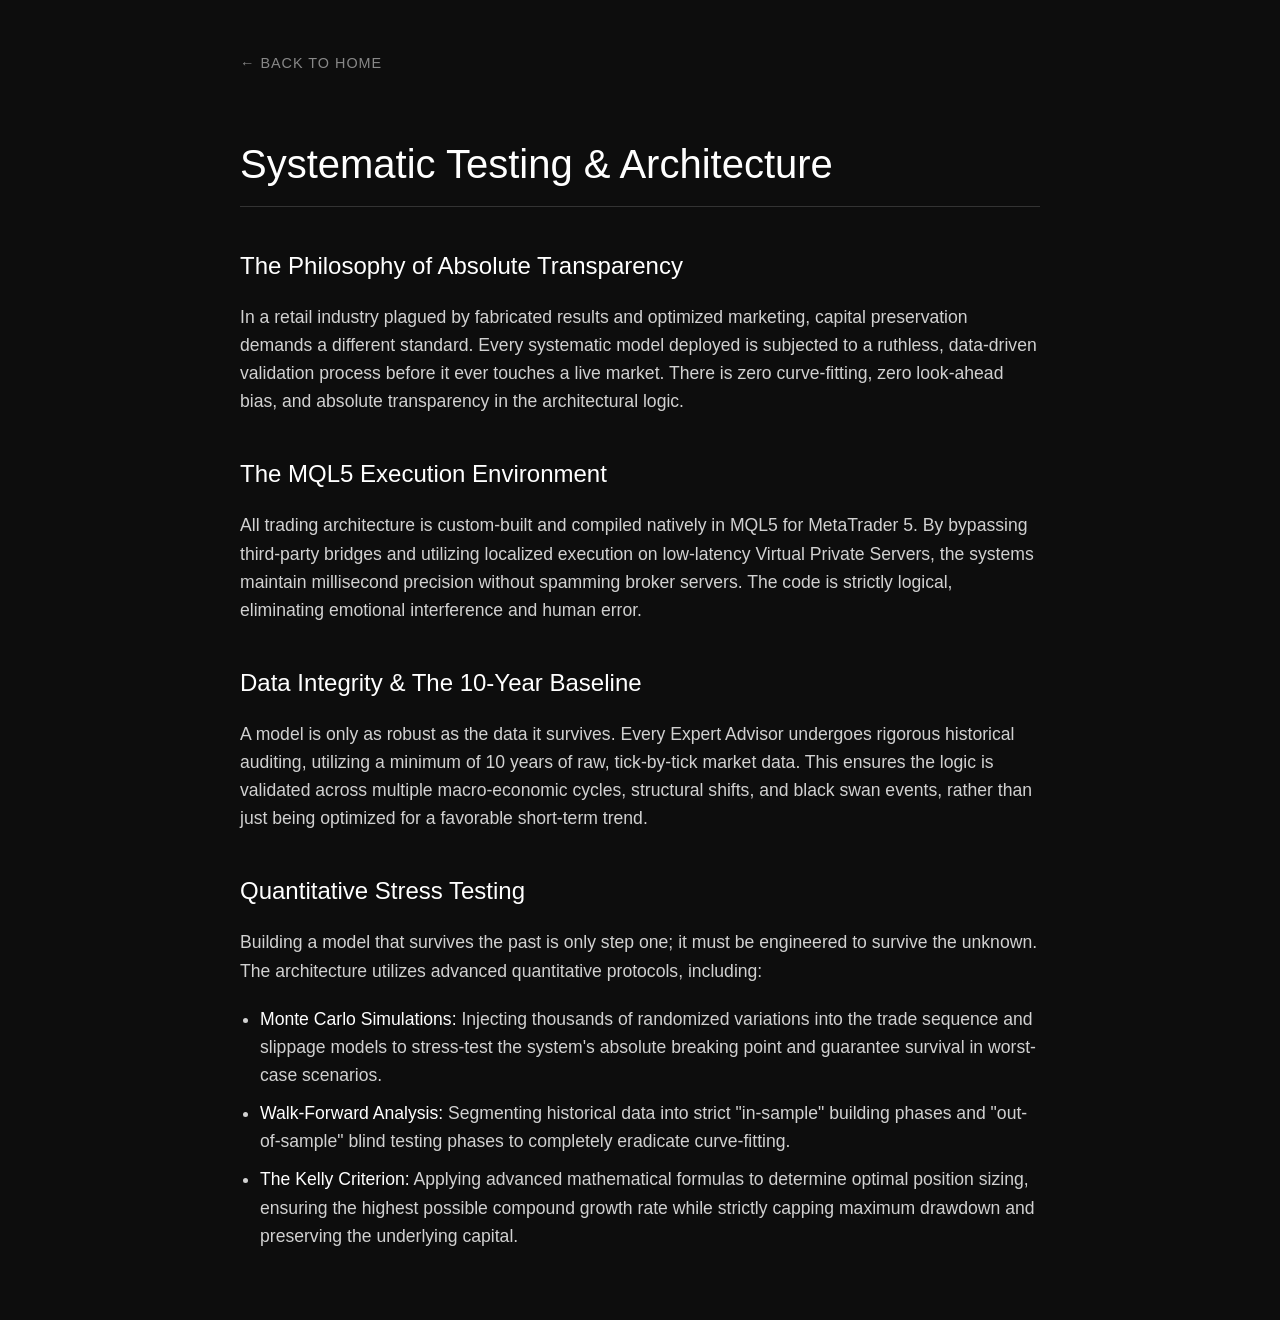
==== architecture.html @ 83d69fa3 "Create architecture.html" ====
<!DOCTYPE html>
<html lang="en">
<head>
    <meta charset="UTF-8">
    <meta name="viewport" content="width=device-width, initial-scale=1.0">
    <title>Systematic Testing & Architecture | Paul Kellers</title>
    <style>
        body {
            background-color: #0d0d0d;
            color: #d1d1d1;
            font-family: -apple-system, BlinkMacSystemFont, "Segoe UI", Roboto, Helvetica, Arial, sans-serif;
            line-height: 1.6;
            margin: 0;
            padding: 50px 20px;
        }
        .container {
            max-width: 800px;
            margin: 0 auto;
        }
        h1 {
            color: #ffffff;
            font-size: 2.5em;
            font-weight: 300;
            margin-bottom: 40px;
            border-bottom: 1px solid #333;
            padding-bottom: 10px;
        }
        h2 {
            color: #ffffff;
            font-size: 1.5em;
            font-weight: 400;
            margin-top: 40px;
            margin-bottom: 15px;
        }
        p {
            font-size: 1.1em;
            margin-bottom: 20px;
            font-weight: 300;
        }
        ul {
            font-size: 1.1em;
            font-weight: 300;
            margin-bottom: 20px;
            padding-left: 20px;
        }
        li {
            margin-bottom: 10px;
        }
        strong {
            color: #ffffff;
            font-weight: 500;
        }
        .nav-link {
            display: inline-block;
            color: #888;
            text-decoration: none;
            font-size: 0.9em;
            margin-bottom: 30px;
            text-transform: uppercase;
            letter-spacing: 1px;
            transition: color 0.3s ease;
        }
        .nav-link:hover {
            color: #ffffff;
        }
    </style>
</head>
<body>

    <div class="container">
        <a href="index.html" class="nav-link">← Back to Home</a>
        
        <h1>Systematic Testing & Architecture</h1>

        <h2>The Philosophy of Absolute Transparency</h2>
        <p>In a retail industry plagued by fabricated results and optimized marketing, capital preservation demands a different standard. Every systematic model deployed is subjected to a ruthless, data-driven validation process before it ever touches a live market. There is zero curve-fitting, zero look-ahead bias, and absolute transparency in the architectural logic.</p>

        <h2>The MQL5 Execution Environment</h2>
        <p>All trading architecture is custom-built and compiled natively in MQL5 for MetaTrader 5. By bypassing third-party bridges and utilizing localized execution on low-latency Virtual Private Servers, the systems maintain millisecond precision without spamming broker servers. The code is strictly logical, eliminating emotional interference and human error.</p>

        <h2>Data Integrity & The 10-Year Baseline</h2>
        <p>A model is only as robust as the data it survives. Every Expert Advisor undergoes rigorous historical auditing, utilizing a minimum of 10 years of raw, tick-by-tick market data. This ensures the logic is validated across multiple macro-economic cycles, structural shifts, and black swan events, rather than just being optimized for a favorable short-term trend.</p>

        <h2>Quantitative Stress Testing</h2>
        <p>Building a model that survives the past is only step one; it must be engineered to survive the unknown. The architecture utilizes advanced quantitative protocols, including:</p>
        
        <ul>
            <li><strong>Monte Carlo Simulations:</strong> Injecting thousands of randomized variations into the trade sequence and slippage models to stress-test the system's absolute breaking point and guarantee survival in worst-case scenarios.</li>
            <li><strong>Walk-Forward Analysis:</strong> Segmenting historical data into strict "in-sample" building phases and "out-of-sample" blind testing phases to completely eradicate curve-fitting.</li>
            <li><strong>The Kelly Criterion:</strong> Applying advanced mathematical formulas to determine optimal position sizing, ensuring the highest possible compound growth rate while strictly capping maximum drawdown and preserving the underlying capital.</li>
        </ul>
    </div>

</body>
</html>
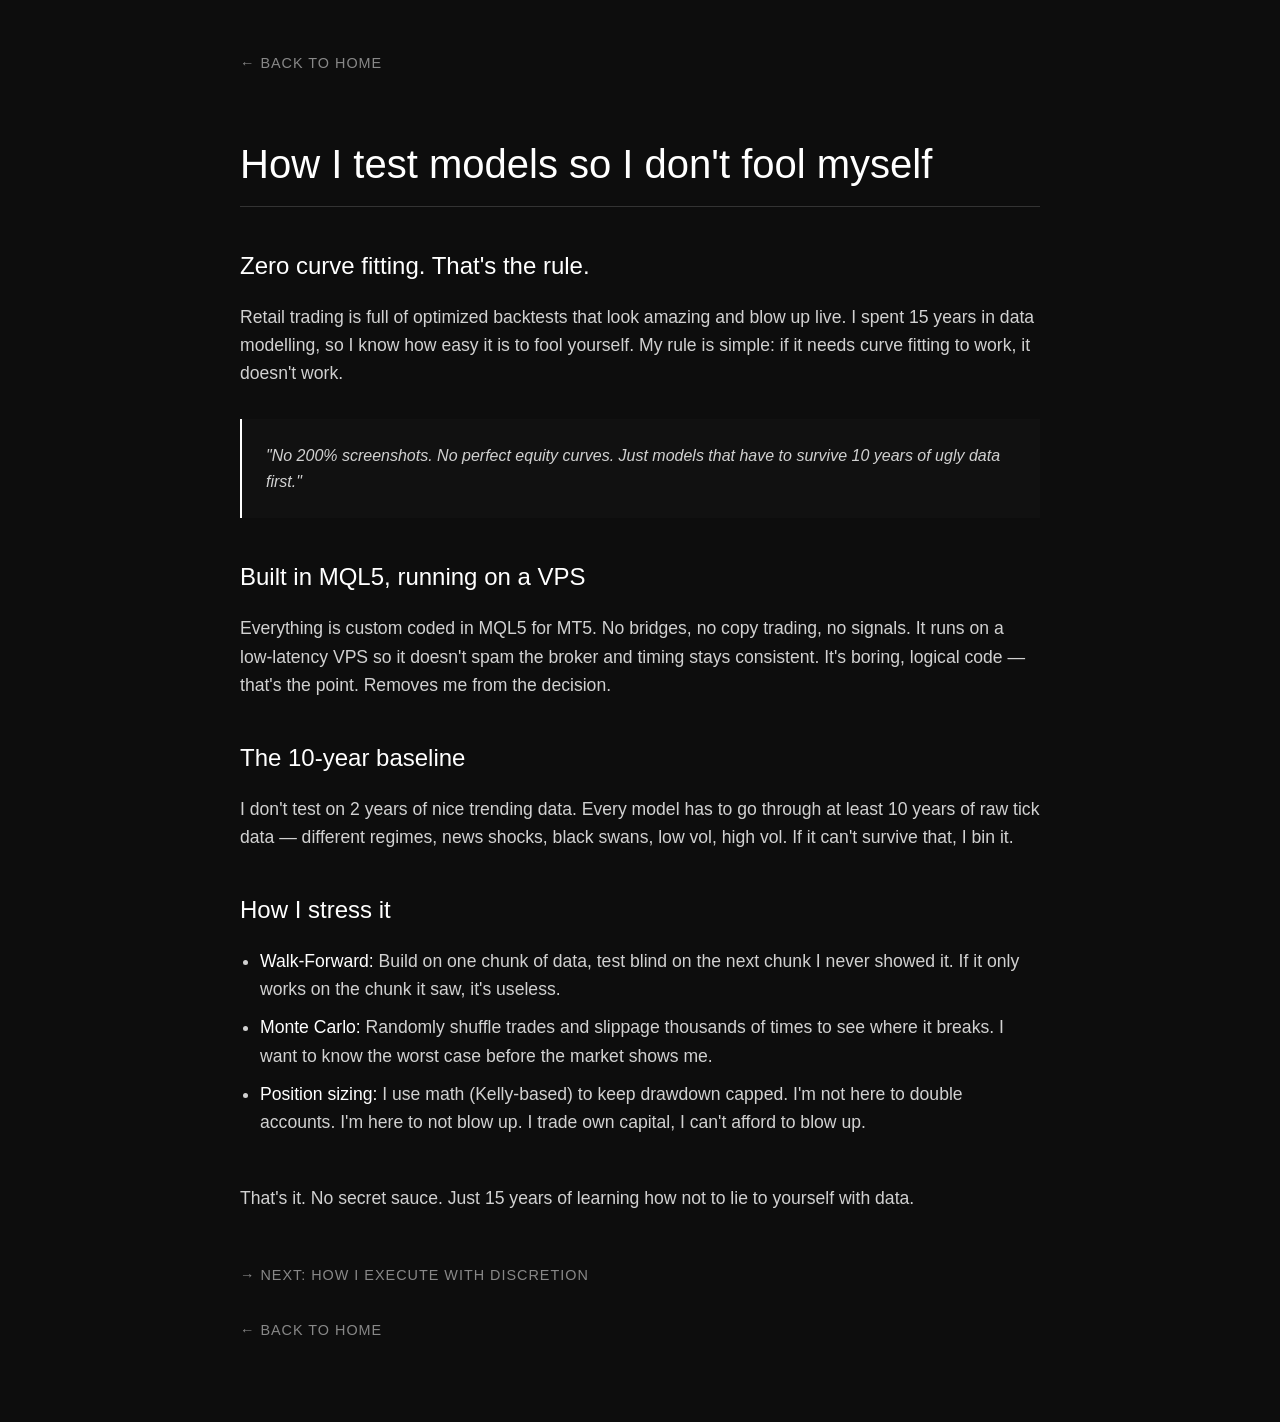
==== commit d05df2b0: "Update architecture.html" ====
--- a/architecture.html
+++ b/architecture.html
@@ -3,93 +3,48 @@
 <head>
     <meta charset="UTF-8">
     <meta name="viewport" content="width=device-width, initial-scale=1.0">
-    <title>Systematic Testing & Architecture | Paul Kellers</title>
+    <title>How I Test | Paul Kellers</title>
     <style>
-        body {
-            background-color: #0d0d0d;
-            color: #d1d1d1;
-            font-family: -apple-system, BlinkMacSystemFont, "Segoe UI", Roboto, Helvetica, Arial, sans-serif;
-            line-height: 1.6;
-            margin: 0;
-            padding: 50px 20px;
-        }
-        .container {
-            max-width: 800px;
-            margin: 0 auto;
-        }
-        h1 {
-            color: #ffffff;
-            font-size: 2.5em;
-            font-weight: 300;
-            margin-bottom: 40px;
-            border-bottom: 1px solid #333;
-            padding-bottom: 10px;
-        }
-        h2 {
-            color: #ffffff;
-            font-size: 1.5em;
-            font-weight: 400;
-            margin-top: 40px;
-            margin-bottom: 15px;
-        }
-        p {
-            font-size: 1.1em;
-            margin-bottom: 20px;
-            font-weight: 300;
-        }
-        ul {
-            font-size: 1.1em;
-            font-weight: 300;
-            margin-bottom: 20px;
-            padding-left: 20px;
-        }
-        li {
-            margin-bottom: 10px;
-        }
-        strong {
-            color: #ffffff;
-            font-weight: 500;
-        }
-        .nav-link {
-            display: inline-block;
-            color: #888;
-            text-decoration: none;
-            font-size: 0.9em;
-            margin-bottom: 30px;
-            text-transform: uppercase;
-            letter-spacing: 1px;
-            transition: color 0.3s ease;
-        }
-        .nav-link:hover {
-            color: #ffffff;
-        }
+        body { background-color: #0d0d0d; color: #d1d1d1; font-family: -apple-system, BlinkMacSystemFont, "Segoe UI", Roboto, Helvetica, Arial, sans-serif; line-height: 1.6; margin: 0; padding: 50px 20px; }
+        .container { max-width: 800px; margin: 0 auto; }
+        h1 { color: #ffffff; font-size: 2.5em; font-weight: 300; margin-bottom: 40px; border-bottom: 1px solid #333; padding-bottom: 10px; }
+        h2 { color: #ffffff; font-size: 1.5em; font-weight: 400; margin-top: 40px; margin-bottom: 15px; }
+        p { font-size: 1.1em; margin-bottom: 20px; font-weight: 300; }
+        ul { font-size: 1.1em; font-weight: 300; margin-bottom: 20px; padding-left: 20px; }
+        li { margin-bottom: 10px; }
+        strong { color: #ffffff; font-weight: 500; }
+        .nav-link { display: inline-block; color: #888; text-decoration: none; font-size: 0.9em; margin-bottom: 30px; text-transform: uppercase; letter-spacing: 1px; transition: color 0.3s ease; }
+        .nav-link:hover { color: #ffffff; }
+        .box { background: #111; border-left: 2px solid #fff; padding: 1.5rem; margin: 2rem 0; font-style: italic; }
     </style>
 </head>
 <body>
-
     <div class="container">
         <a href="index.html" class="nav-link">← Back to Home</a>
-        
-        <h1>Systematic Testing & Architecture</h1>
+        <h1>How I test models so I don't fool myself</h1>
 
-        <h2>The Philosophy of Absolute Transparency</h2>
-        <p>In a retail industry plagued by fabricated results and optimized marketing, capital preservation demands a different standard. Every systematic model deployed is subjected to a ruthless, data-driven validation process before it ever touches a live market. There is zero curve-fitting, zero look-ahead bias, and absolute transparency in the architectural logic.</p>
+        <h2>Zero curve fitting. That's the rule.</h2>
+        <p>Retail trading is full of optimized backtests that look amazing and blow up live. I spent 15 years in data modelling, so I know how easy it is to fool yourself. My rule is simple: if it needs curve fitting to work, it doesn't work.</p>
 
-        <h2>The MQL5 Execution Environment</h2>
-        <p>All trading architecture is custom-built and compiled natively in MQL5 for MetaTrader 5. By bypassing third-party bridges and utilizing localized execution on low-latency Virtual Private Servers, the systems maintain millisecond precision without spamming broker servers. The code is strictly logical, eliminating emotional interference and human error.</p>
+        <div class="box">"No 200% screenshots. No perfect equity curves. Just models that have to survive 10 years of ugly data first."</div>
 
-        <h2>Data Integrity & The 10-Year Baseline</h2>
-        <p>A model is only as robust as the data it survives. Every Expert Advisor undergoes rigorous historical auditing, utilizing a minimum of 10 years of raw, tick-by-tick market data. This ensures the logic is validated across multiple macro-economic cycles, structural shifts, and black swan events, rather than just being optimized for a favorable short-term trend.</p>
+        <h2>Built in MQL5, running on a VPS</h2>
+        <p>Everything is custom coded in MQL5 for MT5. No bridges, no copy trading, no signals. It runs on a low-latency VPS so it doesn't spam the broker and timing stays consistent. It's boring, logical code — that's the point. Removes me from the decision.</p>
 
-        <h2>Quantitative Stress Testing</h2>
-        <p>Building a model that survives the past is only step one; it must be engineered to survive the unknown. The architecture utilizes advanced quantitative protocols, including:</p>
-        
+        <h2>The 10-year baseline</h2>
+        <p>I don't test on 2 years of nice trending data. Every model has to go through at least 10 years of raw tick data — different regimes, news shocks, black swans, low vol, high vol. If it can't survive that, I bin it.</p>
+
+        <h2>How I stress it</h2>
         <ul>
-            <li><strong>Monte Carlo Simulations:</strong> Injecting thousands of randomized variations into the trade sequence and slippage models to stress-test the system's absolute breaking point and guarantee survival in worst-case scenarios.</li>
-            <li><strong>Walk-Forward Analysis:</strong> Segmenting historical data into strict "in-sample" building phases and "out-of-sample" blind testing phases to completely eradicate curve-fitting.</li>
-            <li><strong>The Kelly Criterion:</strong> Applying advanced mathematical formulas to determine optimal position sizing, ensuring the highest possible compound growth rate while strictly capping maximum drawdown and preserving the underlying capital.</li>
+            <li><strong>Walk-Forward:</strong> Build on one chunk of data, test blind on the next chunk I never showed it. If it only works on the chunk it saw, it's useless.</li>
+            <li><strong>Monte Carlo:</strong> Randomly shuffle trades and slippage thousands of times to see where it breaks. I want to know the worst case before the market shows me.</li>
+            <li><strong>Position sizing:</strong> I use math (Kelly-based) to keep drawdown capped. I'm not here to double accounts. I'm here to not blow up. I trade own capital, I can't afford to blow up.</li>
         </ul>
+
+        <p style="margin-top: 3rem;">That's it. No secret sauce. Just 15 years of learning how not to lie to yourself with data.</p>
+        <a href="discretion.html" class="nav-link" style="margin-top: 2rem;">→ Next: How I execute with discretion</a>
+        <br>
+        <a href="index.html" class="nav-link">← Back to Home</a>
     </div>
-
 </body>
 </html>
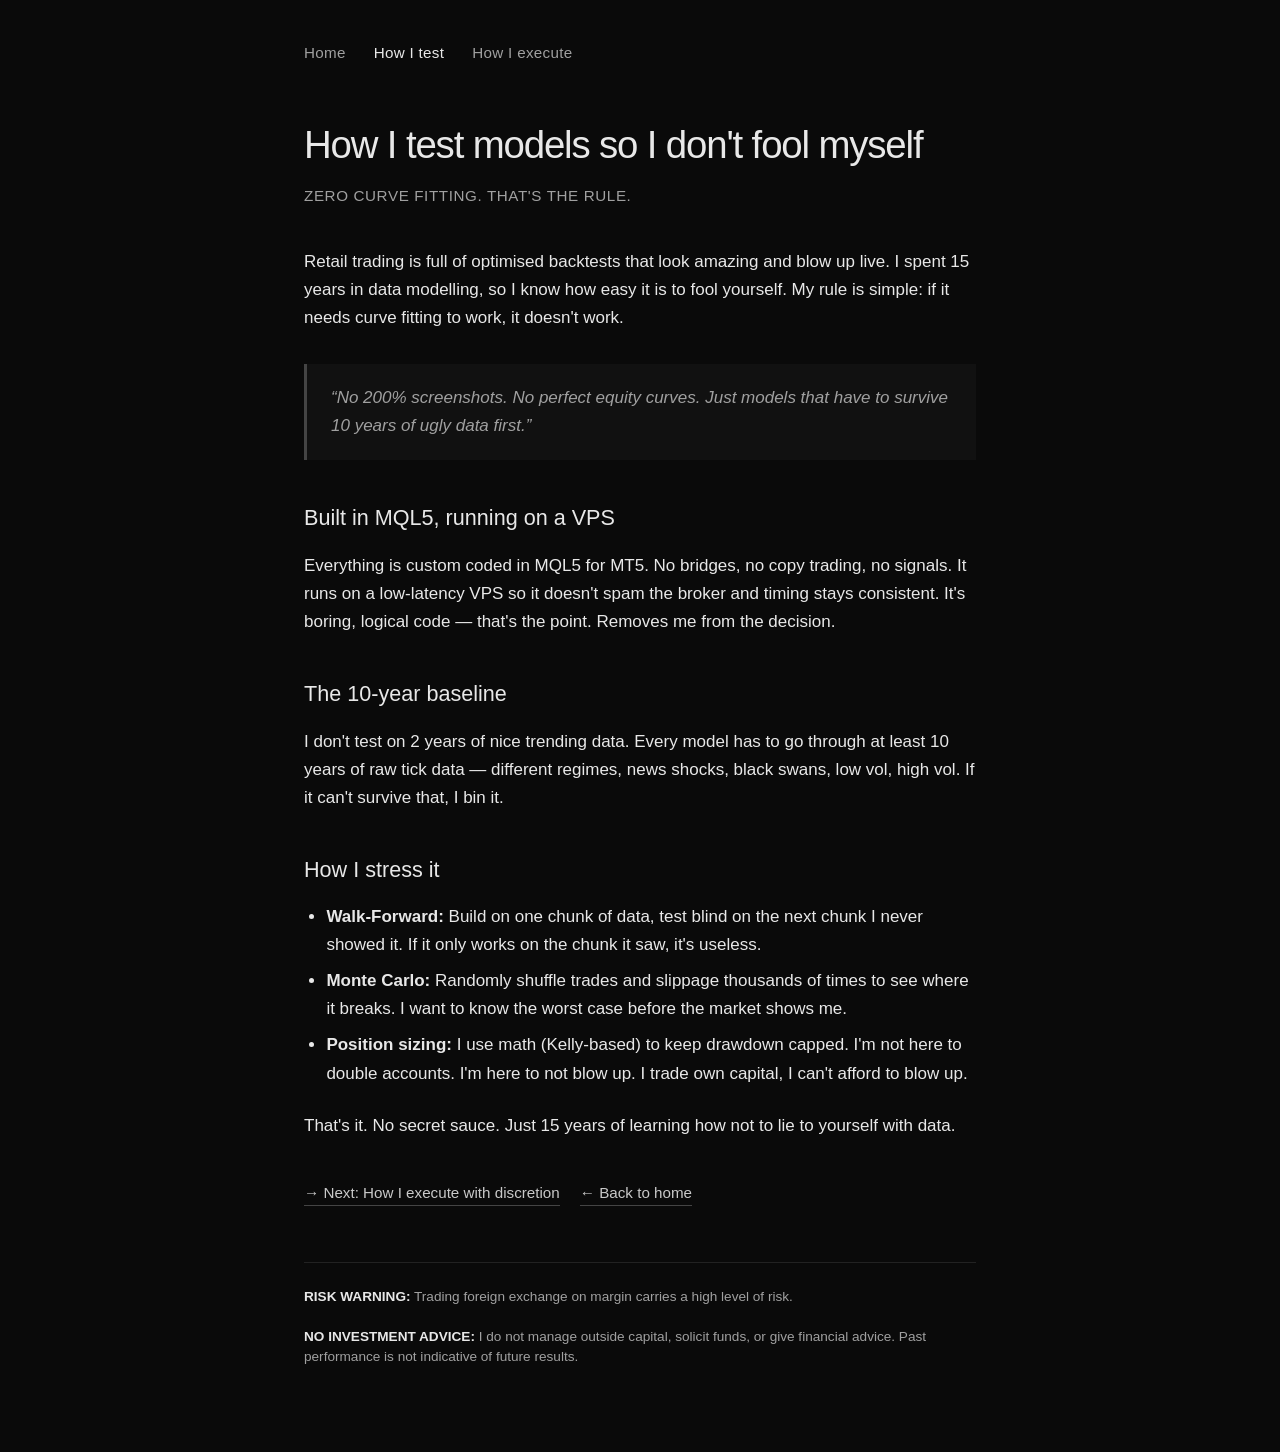
==== commit 6393bf89: "Update architecture.html" ====
--- a/architecture.html
+++ b/architecture.html
@@ -1,50 +1,53 @@
 <!DOCTYPE html>
 <html lang="en">
 <head>
-    <meta charset="UTF-8">
-    <meta name="viewport" content="width=device-width, initial-scale=1.0">
-    <title>How I Test | Paul Kellers</title>
-    <style>
-        body { background-color: #0d0d0d; color: #d1d1d1; font-family: -apple-system, BlinkMacSystemFont, "Segoe UI", Roboto, Helvetica, Arial, sans-serif; line-height: 1.6; margin: 0; padding: 50px 20px; }
-        .container { max-width: 800px; margin: 0 auto; }
-        h1 { color: #ffffff; font-size: 2.5em; font-weight: 300; margin-bottom: 40px; border-bottom: 1px solid #333; padding-bottom: 10px; }
-        h2 { color: #ffffff; font-size: 1.5em; font-weight: 400; margin-top: 40px; margin-bottom: 15px; }
-        p { font-size: 1.1em; margin-bottom: 20px; font-weight: 300; }
-        ul { font-size: 1.1em; font-weight: 300; margin-bottom: 20px; padding-left: 20px; }
-        li { margin-bottom: 10px; }
-        strong { color: #ffffff; font-weight: 500; }
-        .nav-link { display: inline-block; color: #888; text-decoration: none; font-size: 0.9em; margin-bottom: 30px; text-transform: uppercase; letter-spacing: 1px; transition: color 0.3s ease; }
-        .nav-link:hover { color: #ffffff; }
-        .box { background: #111; border-left: 2px solid #fff; padding: 1.5rem; margin: 2rem 0; font-style: italic; }
-    </style>
+  <meta charset="UTF-8">
+  <meta name="viewport" content="width=device-width, initial-scale=1.0">
+  <title>How I Test | Paul Kellers</title>
+  <meta name="description" content="How I test trading models so I don't fool myself. Zero curve fitting. 10-year baseline. Walk-forward, Monte Carlo, position sizing.">
+  <link rel="stylesheet" href="style.css">
 </head>
 <body>
-    <div class="container">
-        <a href="index.html" class="nav-link">← Back to Home</a>
-        <h1>How I test models so I don't fool myself</h1>
+  <div class="container">
+    <nav>
+      <a href="index.html">Home</a>
+      <a href="architecture.html" class="active">How I test</a>
+      <a href="discretion.html">How I execute</a>
+    </nav>
 
-        <h2>Zero curve fitting. That's the rule.</h2>
-        <p>Retail trading is full of optimized backtests that look amazing and blow up live. I spent 15 years in data modelling, so I know how easy it is to fool yourself. My rule is simple: if it needs curve fitting to work, it doesn't work.</p>
+    <h1>How I test models so I don't fool myself</h1>
+    <p class="subtitle">Zero curve fitting. That's the rule.</p>
 
-        <div class="box">"No 200% screenshots. No perfect equity curves. Just models that have to survive 10 years of ugly data first."</div>
+    <p>Retail trading is full of optimised backtests that look amazing and blow up live. I spent 15 years in data modelling, so I know how easy it is to fool yourself. My rule is simple: if it needs curve fitting to work, it doesn't work.</p>
 
-        <h2>Built in MQL5, running on a VPS</h2>
-        <p>Everything is custom coded in MQL5 for MT5. No bridges, no copy trading, no signals. It runs on a low-latency VPS so it doesn't spam the broker and timing stays consistent. It's boring, logical code — that's the point. Removes me from the decision.</p>
+    <div class="quote">
+      “No 200% screenshots. No perfect equity curves. Just models that have to survive 10 years of ugly data first.”
+    </div>
 
-        <h2>The 10-year baseline</h2>
-        <p>I don't test on 2 years of nice trending data. Every model has to go through at least 10 years of raw tick data — different regimes, news shocks, black swans, low vol, high vol. If it can't survive that, I bin it.</p>
+    <h2>Built in MQL5, running on a VPS</h2>
+    <p>Everything is custom coded in MQL5 for MT5. No bridges, no copy trading, no signals. It runs on a low-latency VPS so it doesn't spam the broker and timing stays consistent. It's boring, logical code — that's the point. Removes me from the decision.</p>
 
-        <h2>How I stress it</h2>
-        <ul>
-            <li><strong>Walk-Forward:</strong> Build on one chunk of data, test blind on the next chunk I never showed it. If it only works on the chunk it saw, it's useless.</li>
-            <li><strong>Monte Carlo:</strong> Randomly shuffle trades and slippage thousands of times to see where it breaks. I want to know the worst case before the market shows me.</li>
-            <li><strong>Position sizing:</strong> I use math (Kelly-based) to keep drawdown capped. I'm not here to double accounts. I'm here to not blow up. I trade own capital, I can't afford to blow up.</li>
-        </ul>
+    <h2>The 10-year baseline</h2>
+    <p>I don't test on 2 years of nice trending data. Every model has to go through at least 10 years of raw tick data — different regimes, news shocks, black swans, low vol, high vol. If it can't survive that, I bin it.</p>
 
-        <p style="margin-top: 3rem;">That's it. No secret sauce. Just 15 years of learning how not to lie to yourself with data.</p>
-        <a href="discretion.html" class="nav-link" style="margin-top: 2rem;">→ Next: How I execute with discretion</a>
-        <br>
-        <a href="index.html" class="nav-link">← Back to Home</a>
+    <h2>How I stress it</h2>
+    <ul>
+      <li><strong>Walk-Forward:</strong> Build on one chunk of data, test blind on the next chunk I never showed it. If it only works on the chunk it saw, it's useless.</li>
+      <li><strong>Monte Carlo:</strong> Randomly shuffle trades and slippage thousands of times to see where it breaks. I want to know the worst case before the market shows me.</li>
+      <li><strong>Position sizing:</strong> I use math (Kelly-based) to keep drawdown capped. I'm not here to double accounts. I'm here to not blow up. I trade own capital, I can't afford to blow up.</li>
+    </ul>
+
+    <p>That's it. No secret sauce. Just 15 years of learning how not to lie to yourself with data.</p>
+
+    <div class="links">
+      <a href="discretion.html">→ Next: How I execute with discretion</a>
+      <a href="index.html">← Back to home</a>
     </div>
+
+    <div class="risk">
+      <p><strong>RISK WARNING:</strong> Trading foreign exchange on margin carries a high level of risk.</p>
+      <p><strong>NO INVESTMENT ADVICE:</strong> I do not manage outside capital, solicit funds, or give financial advice. Past performance is not indicative of future results.</p>
+    </div>
+  </div>
 </body>
 </html>
--- a/style.css
+++ b/style.css
@@ -0,0 +1,137 @@
+/* Paul Kellers – clean dark theme */
+:root {
+  --bg: #0a0a0a;
+  --text: #e8e8e8;
+  --muted: #a0a0a0;
+  --accent: #c9c9c9;
+  --border: #222;
+  --quote-bg: #111;
+}
+
+* {
+  box-sizing: border-box;
+  margin: 0;
+  padding: 0;
+}
+
+body {
+  background: var(--bg);
+  color: var(--text);
+  font-family: -apple-system, BlinkMacSystemFont, "Segoe UI", Roboto, Helvetica, Arial, sans-serif;
+  line-height: 1.65;
+  font-size: 17px;
+  -webkit-font-smoothing: antialiased;
+}
+
+a {
+  color: var(--accent);
+  text-decoration: none;
+  border-bottom: 1px solid #444;
+  transition: border-color 0.2s;
+}
+a:hover {
+  border-bottom-color: var(--accent);
+}
+
+.container {
+  max-width: 720px;
+  margin: 0 auto;
+  padding: 2.5rem 1.5rem 4rem;
+}
+
+/* Navigation */
+nav {
+  display: flex;
+  gap: 1.75rem;
+  margin-bottom: 3rem;
+  font-size: 0.95rem;
+  letter-spacing: 0.02em;
+}
+nav a {
+  border-bottom: none;
+  color: var(--muted);
+}
+nav a:hover,
+nav a.active {
+  color: var(--text);
+}
+
+/* Typography */
+h1 {
+  font-size: 2.4rem;
+  font-weight: 500;
+  letter-spacing: -0.03em;
+  margin-bottom: 0.4rem;
+}
+.subtitle {
+  color: var(--muted);
+  font-size: 0.95rem;
+  letter-spacing: 0.04em;
+  text-transform: uppercase;
+  margin-bottom: 2.5rem;
+}
+h2 {
+  font-size: 1.35rem;
+  font-weight: 500;
+  margin: 2.5rem 0 1rem;
+}
+p {
+  margin-bottom: 1.25rem;
+}
+ul {
+  margin: 1rem 0 1.5rem 1.4rem;
+}
+li {
+  margin-bottom: 0.5rem;
+}
+
+/* Quote box */
+.quote {
+  background: var(--quote-bg);
+  border-left: 3px solid #444;
+  padding: 1.25rem 1.5rem;
+  margin: 2rem 0;
+  font-style: italic;
+  color: var(--muted);
+}
+
+/* Photo */
+.photo-wrap {
+  margin: 2.5rem 0;
+  text-align: center;
+}
+.photo-wrap img {
+  max-width: 100%;
+  height: auto;
+  border-radius: 4px;
+  filter: grayscale(100%);
+}
+
+/* Risk warning */
+.risk {
+  margin-top: 3.5rem;
+  padding-top: 1.5rem;
+  border-top: 1px solid var(--border);
+  font-size: 0.85rem;
+  color: var(--muted);
+  line-height: 1.5;
+}
+.risk strong {
+  color: var(--text);
+}
+
+/* Footer links */
+.links {
+  margin: 2.5rem 0 1rem;
+  display: flex;
+  flex-wrap: wrap;
+  gap: 1.25rem;
+  font-size: 0.95rem;
+}
+
+/* Responsive */
+@media (max-width: 600px) {
+  h1 { font-size: 1.9rem; }
+  .container { padding: 1.75rem 1.25rem 3rem; }
+  nav { gap: 1.25rem; }
+}
